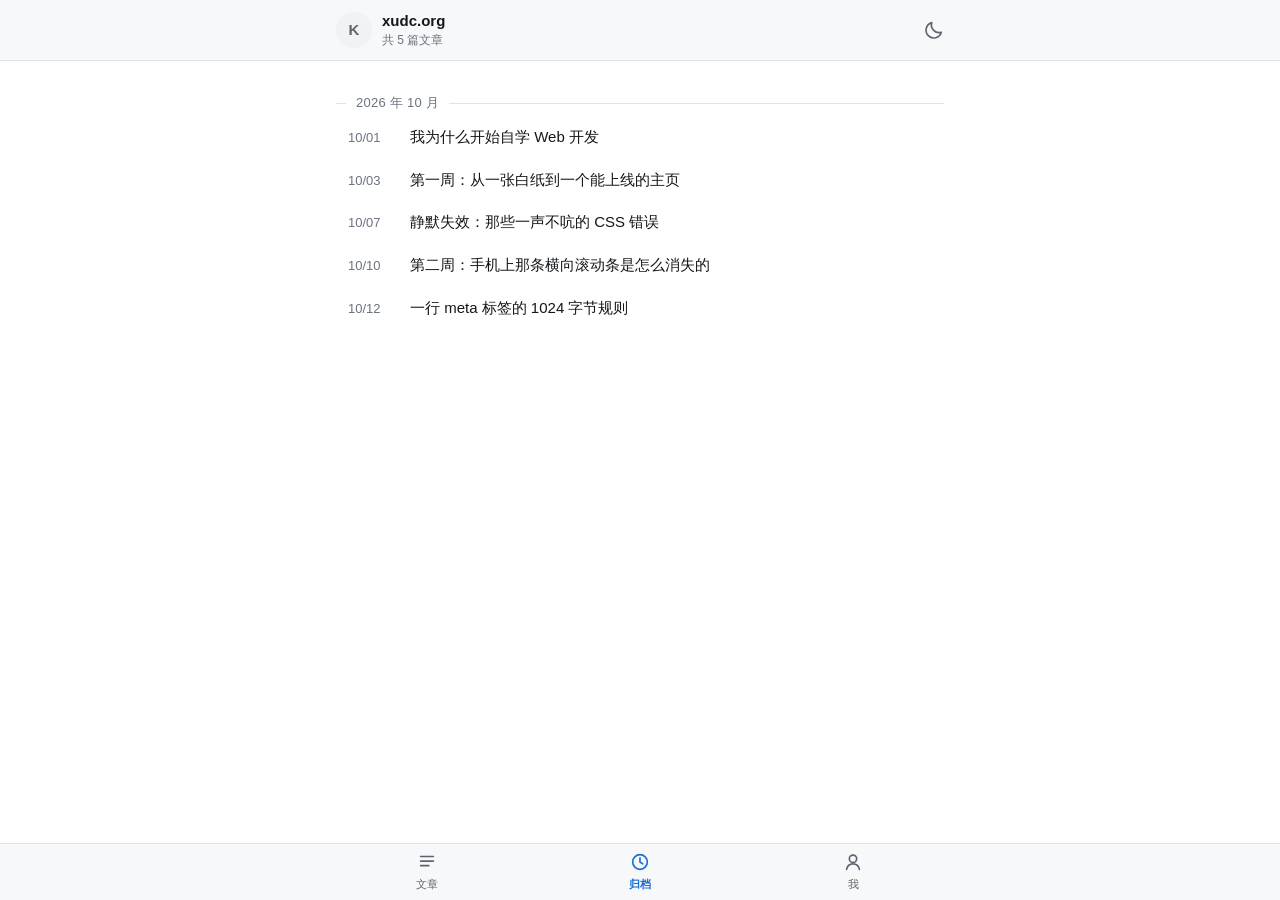
==== archive.html @ 1f45d910 "首次提交：个人博客（纯静态，无框架）" ====
<!DOCTYPE html>
<html lang="zh-CN">
<head>
<meta charset="utf-8">
<meta name="viewport" content="width=device-width, initial-scale=1, viewport-fit=cover">
<title>归档 — xudc.org</title>
<meta name="description" content="xudc.org 全部文章的按时间归档。">
<script src="js/theme.js"></script>
<link rel="stylesheet" href="css/style.css">
</head>
<body>

<header class="topbar">
  <div class="topbar-inner">
    <div class="brand">
      <span class="avatar" aria-hidden="true">K</span>
      <span class="brand-text">
        <span class="bar-a">
          <span class="site-name">xudc.org</span>
          <span class="site-meta">共 5 篇文章</span>
        </span>
      </span>
    </div>
    <button class="icon-btn" id="themeToggle" type="button" aria-label="切换到深色模式">
      <svg class="ico icon-moon" width="22" height="22" viewBox="0 0 24 24" fill="none" stroke="currentColor" stroke-width="1.8" stroke-linecap="round" stroke-linejoin="round" aria-hidden="true"><path d="M20 14.5A8.5 8.5 0 0 1 9.5 4a8.5 8.5 0 1 0 10.5 10.5z"/></svg>
      <svg class="ico icon-sun" width="22" height="22" viewBox="0 0 24 24" fill="none" stroke="currentColor" stroke-width="1.8" stroke-linecap="round" aria-hidden="true"><circle cx="12" cy="12" r="4"/><path d="M12 2v2M12 20v2M2 12h2M20 12h2M4.9 4.9l1.4 1.4M17.7 17.7l1.4 1.4M19.1 4.9l-1.4 1.4M6.3 17.7l-1.4 1.4"/></svg>
    </button>
  </div>
</header>

<main class="wrap">

  <h1 class="sr-only">xudc.org 的文章归档</h1>

  <!--
    归档和主页的列表用的是同一批文章，区别是：
      主页列表  = 标题 + 摘要 + 标签，用来「挑一篇读」
      归档      = 只有日期和标题，用来「一眼看完全部写过什么」
  -->

  <section class="month">
    <h2 class="month-title"><span>2026 年 10 月</span></h2>

    <ul class="archive-list">

      <li>
        <a class="archive-item" href="posts/why-learn-web.html">
          <span class="archive-date">10/01</span>
          <span class="archive-title">我为什么开始自学 Web 开发</span>
        </a>
      </li>

      <li>
        <a class="archive-item" href="posts/week1-first-page.html">
          <span class="archive-date">10/03</span>
          <span class="archive-title">第一周：从一张白纸到一个能上线的主页</span>
        </a>
      </li>

      <li>
        <a class="archive-item" href="posts/silent-css-failures.html">
          <span class="archive-date">10/07</span>
          <span class="archive-title">静默失效：那些一声不吭的 CSS 错误</span>
        </a>
      </li>

      <li>
        <a class="archive-item" href="posts/week2-responsive.html">
          <span class="archive-date">10/10</span>
          <span class="archive-title">第二周：手机上那条横向滚动条是怎么消失的</span>
        </a>
      </li>

      <li>
        <a class="archive-item" href="posts/meta-charset-1024.html">
          <span class="archive-date">10/12</span>
          <span class="archive-title">一行 meta 标签的 1024 字节规则</span>
        </a>
      </li>

    </ul>
  </section>

</main>

<nav class="tabbar">
  <div class="tabbar-inner">
    <a class="tab" href="index.html">
      <svg viewBox="0 0 24 24" fill="none" stroke="currentColor" stroke-width="1.8" stroke-linecap="round" aria-hidden="true"><path d="M5 6h14M5 11h14M5 16h9"/></svg>
      文章
    </a>
    <a class="tab is-active" href="archive.html">
      <svg viewBox="0 0 24 24" fill="none" stroke="currentColor" stroke-width="1.8" stroke-linecap="round" aria-hidden="true"><circle cx="12" cy="12" r="8"/><path d="M12 7.5V12l3 2"/></svg>
      归档
    </a>
    <a class="tab" href="me.html">
      <svg viewBox="0 0 24 24" fill="none" stroke="currentColor" stroke-width="1.8" stroke-linecap="round" aria-hidden="true"><circle cx="12" cy="8.5" r="4"/><path d="M5 20c.8-4 4-6 7-6s6.2 2 7 6"/></svg>
      我
    </a>
  </div>
</nav>

<script src="js/app.js"></script>
</body>
</html>
---- css/style.css ----
/* ============================================================================
   xudc.org —— 全站样式
   ----------------------------------------------------------------------------
   这个文件负责：配色变量、顶栏、底栏、文章列表、归档页、「我」页、搜索框。

   文章正文的排版在 css/post.css 里（只有文章页会加载它）。

   ⚠️ 改配色时注意：深色那组变量写了【两遍】（下面第 2 节和第 3 节），
      两处内容必须完全一致。原因见第 2 节顶部的注释。
   ============================================================================ */


/* ============================================================================
   1. 浅色配色（默认）
   ============================================================================ */
html {
  /* 告诉浏览器"这个页面在浅色模式下"，这样滚动条、表单控件也会跟着变 */
  color-scheme: light;

  --bg: #ffffff;          /* 页面底色 */
  --bg-soft: #f7f8f9;     /* 顶栏、底栏 */
  --bg-sunken: #f1f2f4;   /* 搜索框、标签、代码块的底 */
  --bg-pin: #f4f5f7;      /* 置顶文章那一行的底（全站唯一的"强调"） */

  --text: #14171a;        /* 正文主色 */
  --text-sub: #5b6470;    /* 次要文字：摘要、说明 —— 白底上 6.00:1 */
  --text-meta: #6b7280;   /* 元信息：日期、标签 —— 白底上 4.83:1 */

  --line: #ebedef;        /* 列表里那种几乎看不见的分隔线 */
  --line-strong: #dfe2e6; /* 需要看得见的分隔线（顶栏、底栏） */

  --accent: #1a6dd4;      /* 链接、当前标签页 —— 白底上 5.02:1 */
  --press: #eef0f2;       /* 手指按下去时的反馈色 */

  --col: 640px;           /* 内容列的最大宽度（电脑上居中） */
  --topbar-h: 56px;
  --tabbar-h: 56px;
}


/* ============================================================================
   2. 深色配色（跟随系统）
   ----------------------------------------------------------------------------
   条件写的是 html:not([data-theme="light"])，意思是：
   「系统是深色，而且用户没有手动把主题锁成浅色」时才生效。

   第 3 节是「用户手动点开关选了深色」时生效。

   为什么必须写两遍：CSS 没有办法"把一个变量组定义一次、被两个条件引用"。
   所以只能复制一份。改深色配色时，两处一起改 —— 这是本项目唯一的
   手工同步点，README 里也写了。
   ============================================================================ */
@media (prefers-color-scheme: dark) {
  html:not([data-theme="light"]) {
    color-scheme: dark;

    --bg: #0f1115;
    --bg-soft: #16191e;
    --bg-sunken: #1c2027;
    --bg-pin: #1b2027;

    --text: #e8eaed;
    --text-sub: #a8b0ba;
    --text-meta: #8b939e;

    --line: #23272e;
    --line-strong: #2c3138;

    --accent: #6aa9ff;
    --press: #1e232a;
  }
}


/* ============================================================================
   3. 深色配色（用户手动选择）
   ⚠️ 这一节的内容必须和第 2 节里那一组完全一样。
   ============================================================================ */
html[data-theme="dark"] {
  color-scheme: dark;

  --bg: #0f1115;
  --bg-soft: #16191e;
  --bg-sunken: #1c2027;
  --bg-pin: #1b2027;

  --text: #e8eaed;
  --text-sub: #a8b0ba;
  --text-meta: #8b939e;

  --line: #23272e;
  --line-strong: #2c3138;

  --accent: #6aa9ff;
  --press: #1e232a;
}


/* ============================================================================
   4. 基础
   ============================================================================ */
* {
  box-sizing: border-box;
}

html {
  /* 阻止 iOS 横屏时自作主张放大字号 */
  -webkit-text-size-adjust: 100%;
  /* 点页内锚点跳转时，别让标题被吸顶的顶栏盖住 */
  scroll-padding-top: calc(var(--topbar-h) + 12px);
}

body {
  margin: 0;
  /* 手机端优先的中文字体栈：从上往下找第一个系统里装了的 */
  font-family: -apple-system, BlinkMacSystemFont, "Segoe UI", "PingFang SC",
               "Hiragino Sans GB", "Microsoft YaHei", "Noto Sans CJK SC",
               sans-serif;
  font-size: 16px;
  line-height: 1.6;
  color: var(--text);
  background: var(--bg);
  /* 底栏是固定定位的，会盖住页面最后一段。这里给它留出位置。 */
  padding-bottom: calc(var(--tabbar-h) + env(safe-area-inset-bottom, 0px) + 8px);
  /* 关掉手机点击时那层灰蓝色高亮块 —— 我们自己用 :active 做反馈 */
  -webkit-tap-highlight-color: transparent;
}

a {
  color: inherit;
  text-decoration: none;
}

img {
  max-width: 100%;
  height: auto;
}

button {
  font: inherit;
  color: inherit;
}

/* 键盘 Tab 走到时才显示焦点框（鼠标点击不显示，视觉更干净） */
:focus-visible {
  outline: 2px solid var(--accent);
  outline-offset: 2px;
  border-radius: 4px;
}

/* 行内代码。
   放在这里而不是 post.css，是因为它在文章正文之外也会出现
   （比如「我」页的每一条内容里）。 */
code {
  font-family: ui-monospace, SFMono-Regular, Menlo, Consolas,
               "Liberation Mono", monospace;
  font-size: 0.9em;
  padding: 2px 5px;
  border-radius: 5px;
  background: var(--bg-sunken);
}

/* 只给读屏软件看的文字：视觉上不存在，但 HTML 里在 */
.sr-only {
  position: absolute;
  width: 1px;
  height: 1px;
  padding: 0;
  margin: -1px;
  overflow: hidden;
  clip: rect(0, 0, 0, 0);
  white-space: nowrap;
  border: 0;
}


/* ============================================================================
   5. 内容列
   ----------------------------------------------------------------------------
   max-width + margin: 0 auto 就是"电脑上居中的一列"。
   手机上没有 640px 那么宽，它会自动缩到 100%，不会横向滚动。
   ============================================================================ */
.wrap {
  max-width: var(--col);
  margin: 0 auto;
  padding: 0 16px;
}


/* ============================================================================
   6. 顶栏（吸顶）
   ----------------------------------------------------------------------------
   sticky 的意思是"滚动时粘在顶部"，但它仍然占着文档流里的位置。
   所以页面内容不需要额外的 padding 去躲它 —— 这是它比 position: fixed
   省事的地方。
   ============================================================================ */
.topbar {
  position: sticky;
  top: 0;
  z-index: 20;
  background: var(--bg-soft);
  border-bottom: 1px solid var(--line-strong);
  /* 刘海屏：把内容压到安全区下面 */
  padding-top: env(safe-area-inset-top, 0px);
}

.topbar-inner {
  max-width: var(--col);
  margin: 0 auto;
  padding: 8px 12px 8px 16px;
  min-height: var(--topbar-h);
  display: flex;
  align-items: center;
  gap: 12px;
}

.brand {
  flex: 1;
  min-width: 0;
  display: flex;
  align-items: center;
  gap: 10px;
}

/* 头像：没有图片时显示名字首字，有图片时被 css 里的 background-image 盖住 */
.avatar {
  flex: none;
  width: 36px;
  height: 36px;
  border-radius: 50%;
  display: grid;
  place-items: center;
  background-color: var(--bg-sunken);
  background-size: cover;
  background-position: center;
  background-repeat: no-repeat;
  color: var(--text-sub);
  font-size: 15px;
  font-weight: 600;
  user-select: none;
}

.brand-text {
  position: relative;
  display: block;
  flex: 1;
  min-width: 0;
}

/* 顶栏的两套内容叠在同一个位置，靠透明度互换 —— 高度不变，所以不会跳动 */
.bar-a,
.bar-b {
  display: block;
  transition: opacity 0.2s ease;
}

.bar-b {
  position: absolute;
  inset: 0;
  opacity: 0;
  pointer-events: none;
}

.topbar.is-alt .bar-a {
  opacity: 0;
}

.topbar.is-alt .bar-b {
  opacity: 1;
}

.site-name {
  display: block;
  font-size: 15px;
  font-weight: 600;
  line-height: 1.35;
  white-space: nowrap;
  overflow: hidden;
  text-overflow: ellipsis;
}

.site-meta {
  display: block;
  font-size: 12px;
  line-height: 1.4;
  color: var(--text-meta);
  white-space: nowrap;
  overflow: hidden;
  text-overflow: ellipsis;
}

/* 文章页顶栏左边的返回入口 */
.back {
  flex: 1;
  min-width: 0;
  display: flex;
  align-items: center;
  gap: 6px;
  font-size: 15px;
  font-weight: 500;
  color: var(--accent);
}

/* 图标按钮（深色开关）。44px 是手机上"一定点得中"的最小尺寸。 */
.icon-btn {
  flex: none;
  width: 44px;
  height: 44px;
  display: grid;
  place-items: center;
  margin-right: -8px;
  background: none;
  border: 0;
  border-radius: 50%;
  cursor: pointer;
  color: var(--text-sub);
}

.icon-btn:active {
  background: var(--press);
}

/* 两个图标叠着放，靠主题状态显示其中一个 */
.icon-btn .ico {
  grid-area: 1 / 1;
  transition: opacity 0.2s ease, transform 0.2s ease;
}

/* 默认（浅色）：显示月亮，意思是"点一下切到深色" */
.icon-sun { opacity: 0; transform: scale(0.6) rotate(-40deg); }
.icon-moon { opacity: 1; }

@media (prefers-color-scheme: dark) {
  html:not([data-theme="light"]) .icon-sun { opacity: 1; transform: none; }
  html:not([data-theme="light"]) .icon-moon { opacity: 0; transform: scale(0.6) rotate(40deg); }
}

html[data-theme="dark"] .icon-sun { opacity: 1; transform: none; }
html[data-theme="dark"] .icon-moon { opacity: 0; transform: scale(0.6) rotate(40deg); }


/* ============================================================================
   7. 搜索框
   ============================================================================ */
.search {
  display: flex;
  align-items: center;
  gap: 8px;
  height: 40px;
  margin: 12px 0 4px;
  padding: 0 12px;
  border-radius: 10px;
  background: var(--bg-sunken);
  color: var(--text-meta);
}

.search input {
  flex: 1;
  min-width: 0;
  border: 0;
  outline: 0;
  background: transparent;
  font: inherit;
  /* 必须 ≥16px，否则 iOS 一聚焦就会把整个页面放大 */
  font-size: 16px;
  color: var(--text);
}

.search input::placeholder {
  color: var(--text-meta);
}

.list-empty {
  padding: 48px 16px;
  text-align: center;
  font-size: 14px;
  color: var(--text-sub);
}

.list-empty[hidden] {
  display: none;
}


/* ============================================================================
   8. 月份标题
   ----------------------------------------------------------------------------
   它同时干两件事：
     ① 把列表按月份分段
     ② 承担"日期"这个信息的展示 —— 所以每一篇文章里不用再写日期
   左右两条细线是从你的草图（------- 2026年10月 -------）来的。
   ============================================================================ */
.month-title {
  display: flex;
  align-items: center;
  gap: 10px;
  margin: 32px 0 2px;
  font-size: 13px;
  font-weight: 500;
  letter-spacing: 0.02em;
  color: var(--text-meta);
}

.month-title::before {
  content: "";
  flex: none;
  width: 10px;
  height: 1px;
  background: var(--line-strong);
}

.month-title::after {
  content: "";
  flex: 1;
  height: 1px;
  background: var(--line-strong);
}

.month[hidden] {
  display: none;
}


/* ============================================================================
   9. 文章列表
   ============================================================================ */
.post-list {
  list-style: none;
  margin: 0;
  padding: 0;
}

/* 同月内每篇文章之间一条极浅的线。
   月与月之间不画线 —— 月份标题本身就是分隔，画了反而乱。 */
.post + .post {
  border-top: 1px solid var(--line);
}

.post-link {
  display: block;
  padding: 16px 12px;
  border-radius: 12px;
}

.post-link:active {
  background: var(--press);
}

/* 置顶：唯一的"强调"，浅浅一层灰底，没有任何图标 */
.post.is-pinned {
  border-top-color: transparent;
  background: var(--bg-pin);
  border-radius: 12px;
  margin-top: 6px;
}

/* 置顶那一行的下一条，别贴着卡片底边画线 */
.post.is-pinned + .post {
  border-top-color: transparent;
}

.post-title {
  margin: 0;
  font-size: 17px;
  font-weight: 600;
  line-height: 1.45;
  /* 标题最多两行，第三行开始变省略号 */
  display: -webkit-box;
  -webkit-box-orient: vertical;
  -webkit-line-clamp: 2;
  line-clamp: 2;
  overflow: hidden;
}

.post-summary {
  margin: 6px 0 0;
  font-size: 14px;
  line-height: 1.6;
  color: var(--text-sub);
  /* 摘要固定两行 */
  display: -webkit-box;
  -webkit-box-orient: vertical;
  -webkit-line-clamp: 2;
  line-clamp: 2;
  overflow: hidden;
}

.post-tags {
  margin: 8px 0 0;
  display: flex;
  flex-wrap: wrap;
  gap: 6px;
}

.tag {
  display: inline-block;
  padding: 2px 8px;
  border-radius: 6px;
  background: var(--bg-sunken);
  color: var(--text-meta);
  font-size: 12px;
  line-height: 1.6;
  white-space: nowrap;
}


/* ============================================================================
   10. 归档页
   ----------------------------------------------------------------------------
   和主页列表用的是同一份内容，但只留标题 —— 目的是一屏能扫完全部文章。
   ============================================================================ */
.archive-list {
  list-style: none;
  margin: 0;
  padding: 0;
}

.archive-item {
  display: flex;
  align-items: baseline;
  gap: 10px;
  padding: 10px 12px;
  border-radius: 8px;
}

.archive-item:active {
  background: var(--press);
}

.archive-date {
  flex: none;
  width: 52px;
  font-size: 13px;
  color: var(--text-meta);
  font-variant-numeric: tabular-nums;
}

.archive-title {
  flex: 1;
  min-width: 0;
  font-size: 15px;
  line-height: 1.5;
}


/* ============================================================================
   11.「我」页
   ============================================================================ */
.hero {
  padding: 32px 4px 28px;
  text-align: center;
}

.hero-avatar {
  width: 84px;
  height: 84px;
  margin: 0 auto 14px;
  border-radius: 50%;
  display: grid;
  place-items: center;
  background-color: var(--bg-sunken);
  background-size: cover;
  background-position: center;
  color: var(--text-sub);
  font-size: 32px;
  font-weight: 600;
  user-select: none;
}

.hero-name {
  margin: 0;
  font-size: 20px;
  font-weight: 700;
}

.hero-bio {
  max-width: 30em;
  margin: 12px auto 0;
  font-size: 15px;
  line-height: 1.75;
  color: var(--text-sub);
}

.hero-bio p {
  margin: 0 0 8px;
}

.hero-bio p:last-child {
  margin-bottom: 0;
}

.hero-links {
  margin: 16px 0 0;
  display: flex;
  flex-wrap: wrap;
  justify-content: center;
  gap: 8px 18px;
  font-size: 14px;
}

.hero-links a {
  color: var(--accent);
}

.feed {
  list-style: none;
  margin: 0;
  padding: 0;
}

.feed-item {
  padding: 16px 12px;
  border-top: 1px solid var(--line);
}

.feed-date {
  display: block;
  font-size: 12px;
  color: var(--text-meta);
}

.feed-text {
  margin: 4px 0 0;
  font-size: 15px;
  line-height: 1.7;
}


/* ============================================================================
   12. 底栏（固定）
   ============================================================================ */
.tabbar {
  position: fixed;
  left: 0;
  right: 0;
  bottom: 0;
  z-index: 20;
  background: var(--bg-soft);
  border-top: 1px solid var(--line-strong);
  /* 全面屏底部那条横条：把按钮抬到它上面去 */
  padding-bottom: env(safe-area-inset-bottom, 0px);
}

.tabbar-inner {
  max-width: var(--col);
  margin: 0 auto;
  display: flex;
}

.tab {
  flex: 1;
  min-height: var(--tabbar-h);
  display: flex;
  flex-direction: column;
  align-items: center;
  justify-content: center;
  gap: 3px;
  font-size: 11px;
  color: var(--text-sub);
}

.tab:active {
  background: var(--press);
}

.tab.is-active {
  color: var(--accent);
  font-weight: 600;
}

.tab svg {
  width: 22px;
  height: 22px;
}


/* ============================================================================
   13. 尊重系统「减弱动态效果」的设置
   ============================================================================ */
@media (prefers-reduced-motion: reduce) {
  .bar-a,
  .bar-b,
  .icon-btn .ico {
    transition: none;
  }
}
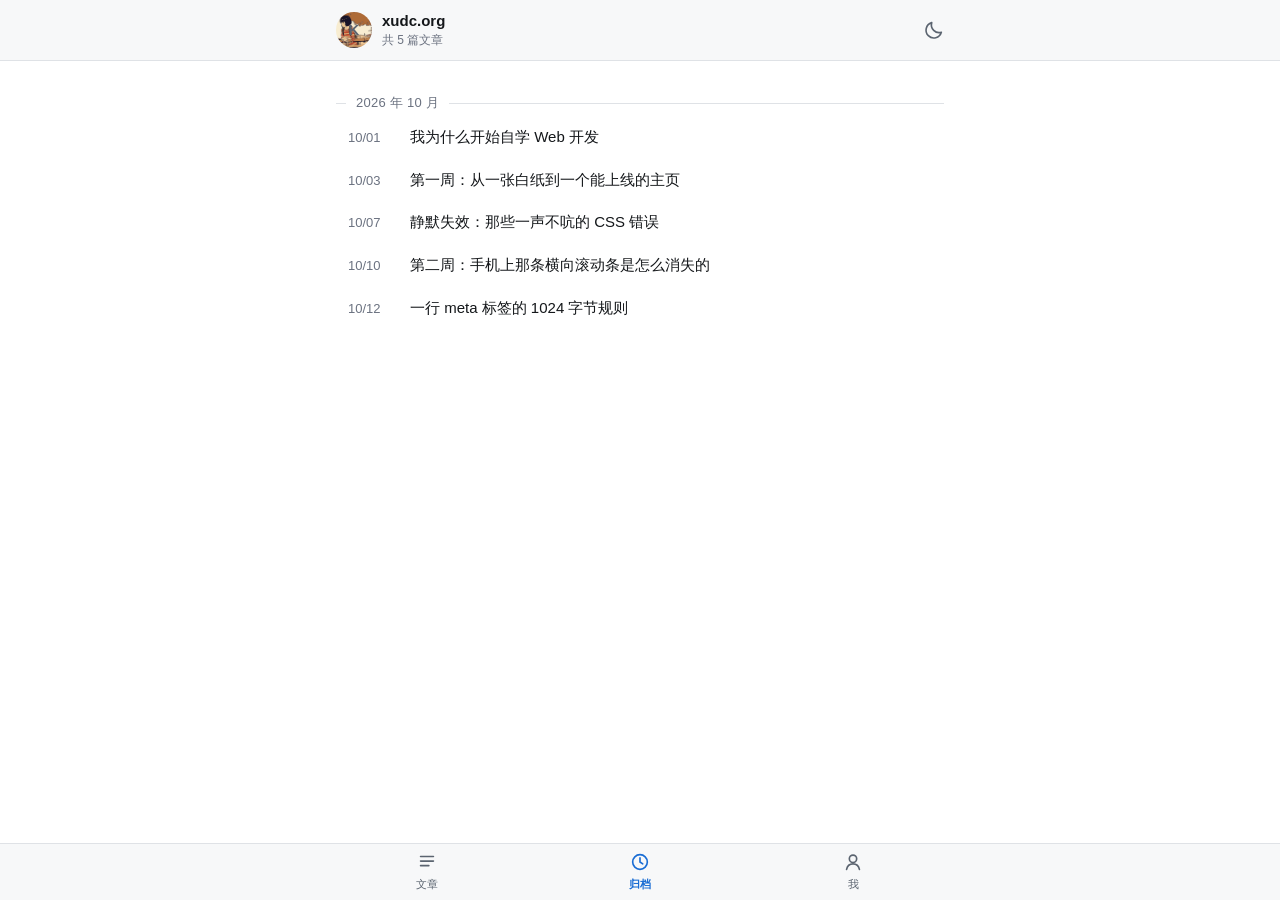
==== commit 81dd667d: "更改头像" ====
--- a/archive.html
+++ b/archive.html
@@ -13,7 +13,7 @@
 <header class="topbar">
   <div class="topbar-inner">
     <div class="brand">
-      <span class="avatar" aria-hidden="true">K</span>
+      <span class="avatar" style="background-image: url('img/touxiang.jpg')" aria-hidden="true">K</span>
       <span class="brand-text">
         <span class="bar-a">
           <span class="site-name">xudc.org</span>
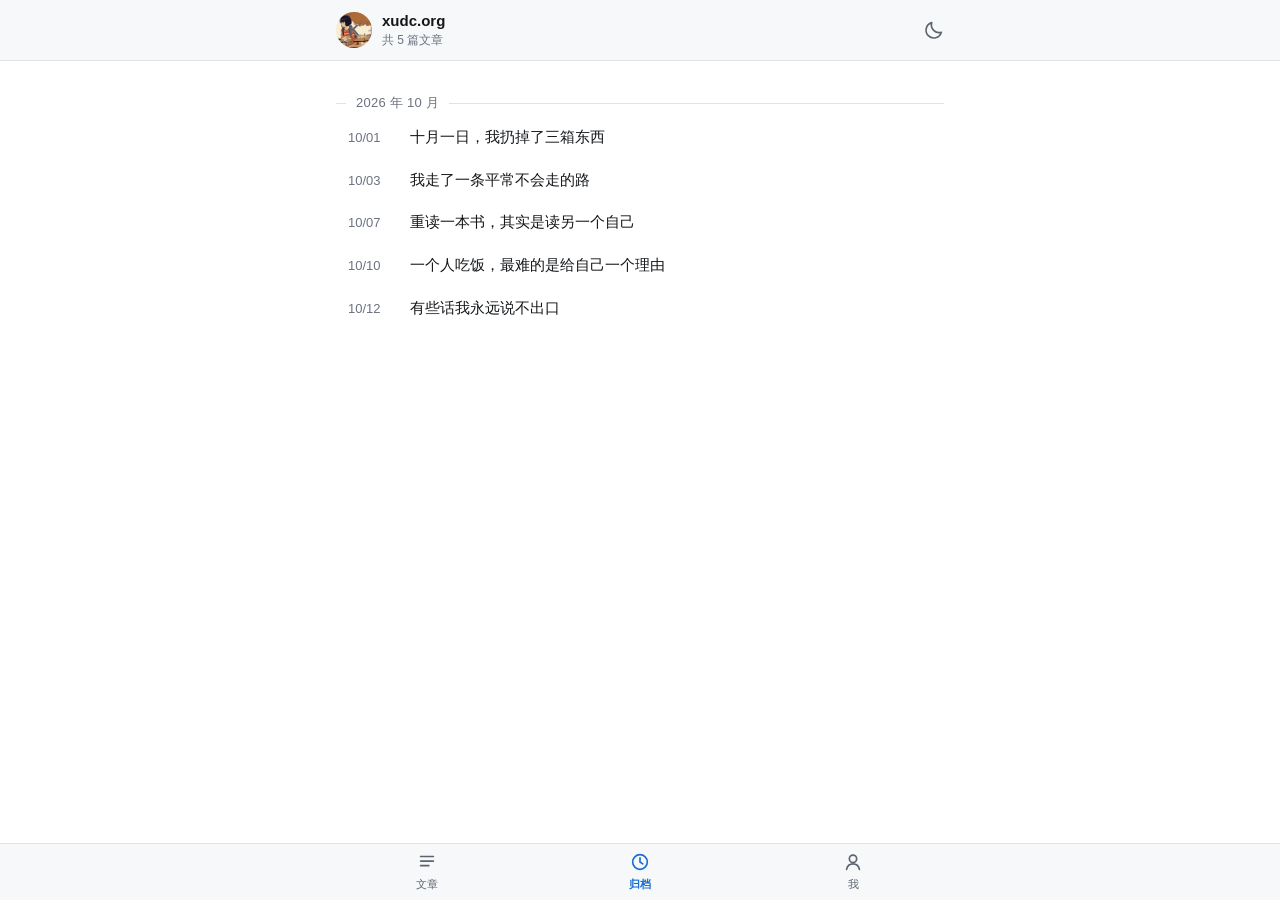
==== commit 8e02b005: "换掉占位文章：「我」页动态一并换成日常向" ====
--- a/archive.html
+++ b/archive.html
@@ -7,6 +7,18 @@
 <meta name="description" content="xudc.org 全部文章的按时间归档。">
 <script src="js/theme.js"></script>
 <link rel="stylesheet" href="css/style.css">
+
+<!-- 让 iOS 把这个站当成一个 App（而不是一个网址）装到主屏幕上。
+     scope 写在 manifest 里 —— 它决定「哪些页面算这个 App 的地盘」，
+     地盘内的跳转才不会掉回 Safari。详见 README「装到手机主屏幕上」。 -->
+<link rel="manifest" href="manifest.webmanifest">
+<link rel="apple-touch-icon" href="img/touxiang-180.png">
+<meta name="apple-mobile-web-app-capable" content="yes">
+<meta name="apple-mobile-web-app-title" content="xudc">
+<meta name="mobile-web-app-capable" content="yes">
+<!-- 独立窗口顶部那条状态栏的颜色：浅色/深色各一个，别再写两遍深色变量了 -->
+<meta name="theme-color" content="#ffffff" media="(prefers-color-scheme: light)">
+<meta name="theme-color" content="#0f1115" media="(prefers-color-scheme: dark)">
 </head>
 <body>
 
@@ -44,37 +56,37 @@
     <ul class="archive-list">
 
       <li>
-        <a class="archive-item" href="posts/why-learn-web.html">
+        <a class="archive-item" href="posts/tidy-the-drawer.html">
           <span class="archive-date">10/01</span>
-          <span class="archive-title">我为什么开始自学 Web 开发</span>
+          <span class="archive-title">十月一日，我扔掉了三箱东西</span>
         </a>
       </li>
 
       <li>
-        <a class="archive-item" href="posts/week1-first-page.html">
+        <a class="archive-item" href="posts/an-autumn-walk.html">
           <span class="archive-date">10/03</span>
-          <span class="archive-title">第一周：从一张白纸到一个能上线的主页</span>
+          <span class="archive-title">我走了一条平常不会走的路</span>
         </a>
       </li>
 
       <li>
-        <a class="archive-item" href="posts/silent-css-failures.html">
+        <a class="archive-item" href="posts/rereading-an-old-book.html">
           <span class="archive-date">10/07</span>
-          <span class="archive-title">静默失效：那些一声不吭的 CSS 错误</span>
+          <span class="archive-title">重读一本书，其实是读另一个自己</span>
         </a>
       </li>
 
       <li>
-        <a class="archive-item" href="posts/week2-responsive.html">
+        <a class="archive-item" href="posts/cooking-for-one.html">
           <span class="archive-date">10/10</span>
-          <span class="archive-title">第二周：手机上那条横向滚动条是怎么消失的</span>
+          <span class="archive-title">一个人吃饭，最难的是给自己一个理由</span>
         </a>
       </li>
 
       <li>
-        <a class="archive-item" href="posts/meta-charset-1024.html">
+        <a class="archive-item" href="posts/things-i-cant-say.html">
           <span class="archive-date">10/12</span>
-          <span class="archive-title">一行 meta 标签的 1024 字节规则</span>
+          <span class="archive-title">有些话我永远说不出口</span>
         </a>
       </li>
 
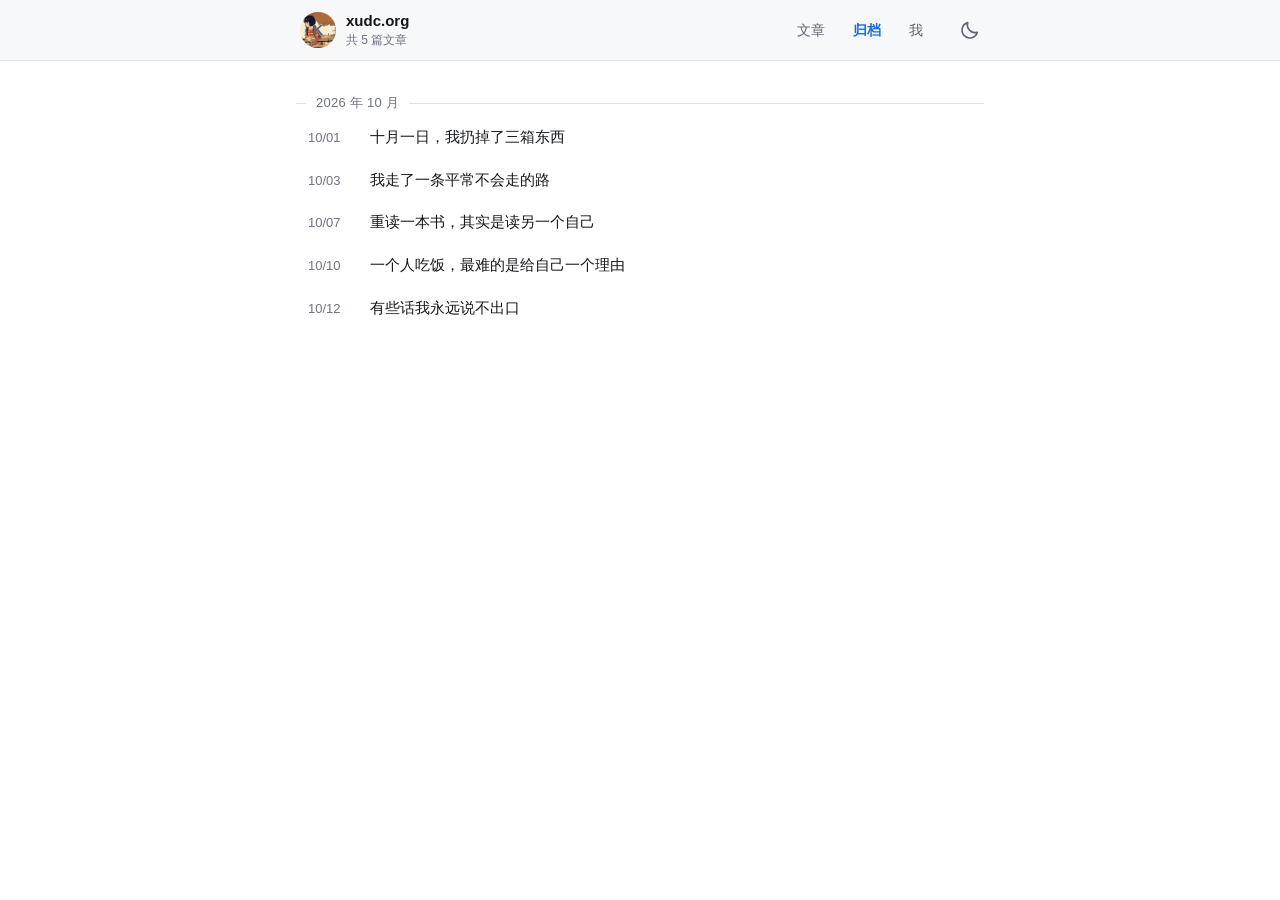
==== commit 4eb45924: "桌面端：导航移到顶栏，底栏仅在手机显示" ====
--- a/archive.html
+++ b/archive.html
@@ -33,6 +33,15 @@
         </span>
       </span>
     </div>
+
+    <!-- 桌面端导航：手机上 display: none，只在 ≥768px 时出现（见 style.css 第 14、15 节）。
+         当前页在链接上加 .is-active，和底栏那三个保持一致。 -->
+    <nav class="nav-desktop" aria-label="站点导航">
+      <a href="index.html">文章</a>
+      <a href="archive.html" class="is-active">归档</a>
+      <a href="me.html">我</a>
+    </nav>
+
     <button class="icon-btn" id="themeToggle" type="button" aria-label="切换到深色模式">
       <svg class="ico icon-moon" width="22" height="22" viewBox="0 0 24 24" fill="none" stroke="currentColor" stroke-width="1.8" stroke-linecap="round" stroke-linejoin="round" aria-hidden="true"><path d="M20 14.5A8.5 8.5 0 0 1 9.5 4a8.5 8.5 0 1 0 10.5 10.5z"/></svg>
       <svg class="ico icon-sun" width="22" height="22" viewBox="0 0 24 24" fill="none" stroke="currentColor" stroke-width="1.8" stroke-linecap="round" aria-hidden="true"><circle cx="12" cy="12" r="4"/><path d="M12 2v2M12 20v2M2 12h2M20 12h2M4.9 4.9l1.4 1.4M17.7 17.7l1.4 1.4M19.1 4.9l-1.4 1.4M6.3 17.7l-1.4 1.4"/></svg>
--- a/css/style.css
+++ b/css/style.css
@@ -684,3 +684,98 @@
     transition: none;
   }
 }
+
+
+/* ============================================================================
+   14. 顶栏里的桌面导航
+   ----------------------------------------------------------------------------
+   HTML 里 .nav-desktop 写在主题开关按钮【之前】，所有页面都有这一段。
+
+   默认（手机）它是 display: none —— 手机上导航靠底部那条 .tabbar，
+   顶栏里再塞一行链接会把站名挤成两行。所以这里先藏起来，
+   等屏幕够宽了（下一节）再让它出现。
+
+   为什么不复用 .tabbar：底栏那三个链接是"图标在上、文字在下"的竖排结构，
+   塞进顶栏要写一堆反向覆盖，容易出细节问题。新加一个干净的 <nav> 更省事。
+   ============================================================================ */
+.nav-desktop {
+  display: none;
+}
+
+
+/* ============================================================================
+   15. 桌面端（min-width: 768px）
+   ----------------------------------------------------------------------------
+   ⚠️ 这一节只写"屏幕够宽时才生效"的覆盖，用 min-width 而不是 max-width。
+
+   原因：手机样式全在上面那些默认规则里，一条都没动。手机屏幕是 375～430px，
+   永远进不来这个媒体查询 —— 所以这里的任何改动都不可能在手机上生效。
+   如果反过来用 max-width 写，就得把现有的手机样式搬进去，搬漏一条就出事。
+
+   改了什么（4 件事）：
+     ① 底栏导航隐藏 —— 桌面上一整条固定底栏很怪，而且会挡住长文章
+     ② 导航改到顶栏（.nav-desktop 从 display: none 变成 flex）
+     ③ 内容列从 640px 放到 720px
+     ④ 正文从 34em 放到 38em（约 38 个汉字一行，仍在舒适范围内）
+   ============================================================================ */
+@media (min-width: 768px) {
+
+  /* ① 底栏消失，body 也就不需要给它留出那 64px 了 */
+  .tabbar {
+    display: none;
+  }
+
+  body {
+    padding-bottom: 40px;
+  }
+
+  /* ② 顶栏导航出现。margin-left: auto 把它和主题开关一起推到右边 ——
+        .brand 上的 flex: 1 负责占住左边剩下的空间。 */
+  .nav-desktop {
+    display: flex;
+    align-items: center;
+    gap: 2px;
+    margin-left: auto;
+  }
+
+  .nav-desktop a {
+    padding: 7px 13px;
+    border-radius: 8px;
+    font-size: 14px;
+    color: var(--text-sub);
+    white-space: nowrap;
+  }
+
+  /* 鼠标悬停才有反馈色。手机上不需要，所以这段只在桌面端出现 */
+  .nav-desktop a:hover {
+    background: var(--bg-sunken);
+    color: var(--text);
+  }
+
+  /* 当前所在的那一页，和底栏的 .is-active 用同一个强调色 */
+  .nav-desktop a.is-active {
+    color: var(--accent);
+    font-weight: 600;
+  }
+
+  /* ③ 内容列宽一点。手机那条 640px 只对窄屏有意义。
+        只覆盖到顶栏内层和内容列 —— 不动 .post-footer 的 34em，
+        免得正文页的页脚比正文宽出一截。 */
+  .wrap,
+  .topbar-inner {
+    max-width: 720px;
+  }
+
+  /* ④ 正文窄一点。34em 在电脑上有点局促，38em 大约一行 38 个汉字，
+        还在中文正文"不累"的范围内。 */
+  .prose {
+    max-width: 38em;
+  }
+
+  /* 顶栏内层左右各留一点，因为这一行现在装的东西多了 */
+  .topbar-inner {
+    padding-left: 20px;
+    padding-right: 16px;
+  }
+}
+
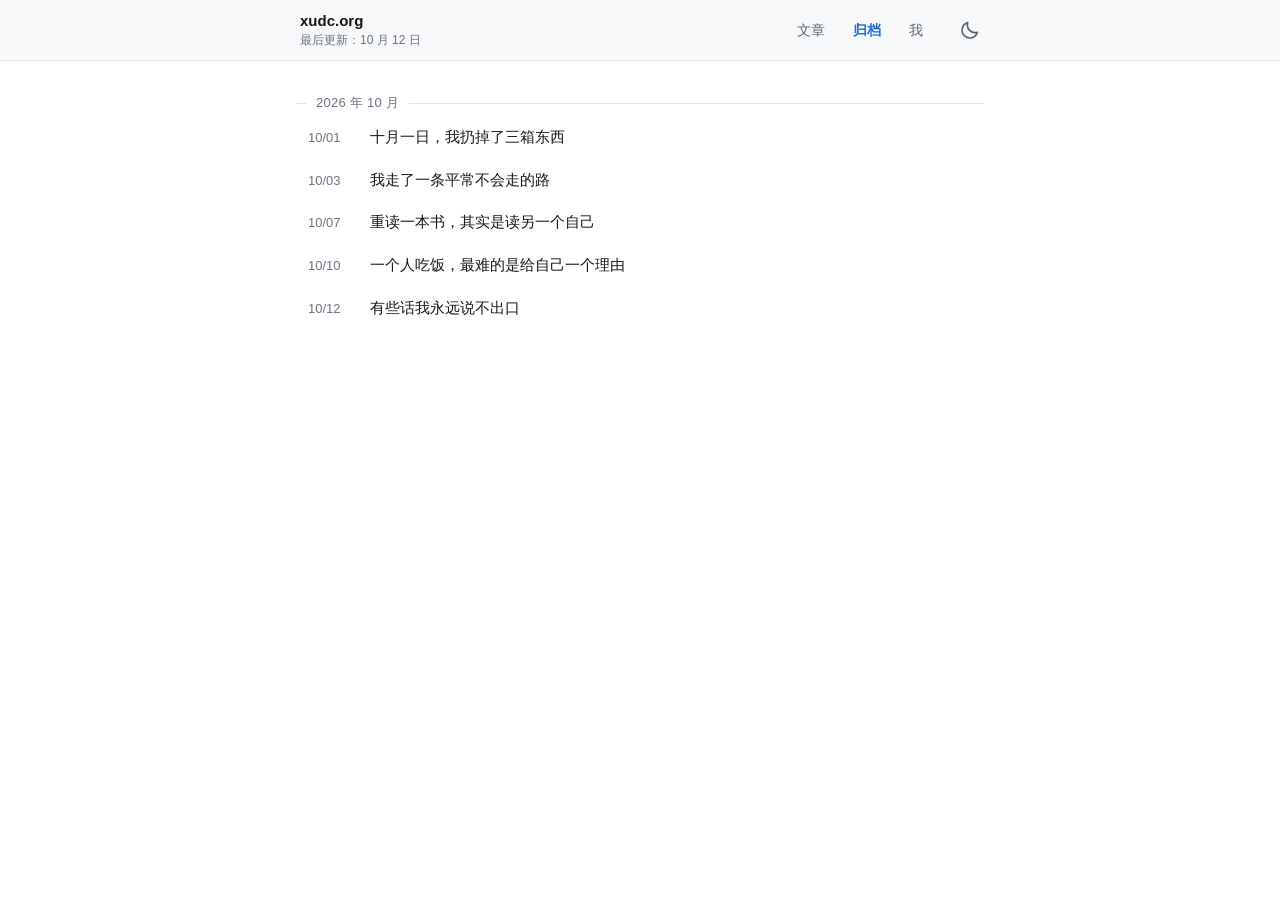
==== commit 5b5b435e: "首页加定位卡、标签可点筛选、置顶角标、动态配图 顶栏改成只放站名和「最后更新」，头像移到首页定位卡和「我」页的自我介绍里。  新增：定位卡（手机竖排/桌面横排）、标签点击筛选（与搜索叠加，无 JS 时" ====
--- a/archive.html
+++ b/archive.html
@@ -25,11 +25,10 @@
 <header class="topbar">
   <div class="topbar-inner">
     <div class="brand">
-      <span class="avatar" style="background-image: url('img/touxiang.jpg')" aria-hidden="true">K</span>
       <span class="brand-text">
         <span class="bar-a">
           <span class="site-name">xudc.org</span>
-          <span class="site-meta">共 5 篇文章</span>
+          <span class="site-meta" id="statusLatest">最后更新：10 月 12 日</span>
         </span>
       </span>
     </div>
--- a/css/style.css
+++ b/css/style.css
@@ -136,9 +136,22 @@
   height: auto;
 }
 
+/* 有些 <span> 会被 js/app.js 就地换成 <button>，换成按钮之后必须长得和
+   原来一模一样。所以这里把浏览器的默认外观全部清掉 ——
+   button 天生自带边框和灰底，不清掉标签会突然变成一排小方块。
+
+   光写 `button { font: inherit; color: inherit }` 是不够的：
+   那样按钮的圆角不会跟着 .tag 走，在 Safari 上是方的。 */
 button {
   font: inherit;
   color: inherit;
+  -webkit-appearance: none;
+  appearance: none;
+  background: none;
+  border: 0;
+  padding: 0;
+  margin: 0;
+  border-radius: inherit;
 }
 
 /* 键盘 Tab 走到时才显示焦点框（鼠标点击不显示，视觉更干净） */
@@ -222,23 +235,10 @@
   gap: 10px;
 }
 
-/* 头像：没有图片时显示名字首字，有图片时被 css 里的 background-image 盖住 */
-.avatar {
-  flex: none;
-  width: 36px;
-  height: 36px;
-  border-radius: 50%;
-  display: grid;
-  place-items: center;
-  background-color: var(--bg-sunken);
-  background-size: cover;
-  background-position: center;
-  background-repeat: no-repeat;
-  color: var(--text-sub);
-  font-size: 15px;
-  font-weight: 600;
-  user-select: none;
-}
+/* 顶栏左边只放站名和状态文字，没有头像。
+   头像只出现在首页的定位卡（.intro-avatar）和「我」页的自我介绍（.hero-avatar）里 ——
+   所以这三者各自写自己的尺寸，"顶栏用的头像"这个样式已经删掉了。
+   如果以后想给顶栏加回头像，别直接复用 .intro-avatar（它的 44px 是配卡片的）。 */
 
 .brand-text {
   position: relative;
@@ -717,6 +717,9 @@
      ② 导航改到顶栏（.nav-desktop 从 display: none 变成 flex）
      ③ 内容列从 640px 放到 720px
      ④ 正文从 34em 放到 38em（约 38 个汉字一行，仍在舒适范围内）
+
+   ⚠️ 这一节是【全站唯一】加载 css/post.css 的地方 —— 也就是文章正文。
+      因为只有文章页才会同时引这两个文件。移动这一行，正文的桌面宽度就没了。
    ============================================================================ */
 @media (min-width: 768px) {
 
@@ -779,3 +782,239 @@
   }
 }
 
+
+/* ============================================================================
+   16. 定位卡（首页最上面那一块）
+   ----------------------------------------------------------------------------
+   解决的问题：首页原来一打开就是搜索框加列表，像一份没有署名的公文。
+   加一张卡说明「这是谁的地方」，第一屏才有主。
+
+   这一段【默认就是桌面端的横排布局】，手机在文件末尾第 19 节里覆盖成竖排。
+
+   注意这是本项目唯一一处故意反过来写的地方（第 15 节是"手机优先 + min-width"，
+   这里是"桌面默认 + max-width"）。理由是这张卡在手机上才是少数派形态，
+   把这段默认样式写进 min-width 反而更长。第 19 节里只有定位卡这一个元素，
+   没有任何原本就存在的手机样式被搬过去，所以第 15 节那段警告在这里不适用。
+   ============================================================================ */
+.intro {
+  display: flex;
+  align-items: center;
+  gap: 16px;
+  margin: 20px 0 4px;
+  padding: 18px 20px;
+  border: 1px solid var(--line);
+  border-radius: 14px;
+  background: var(--bg-soft);
+}
+
+.intro-avatar {
+  flex: none;
+  width: 44px;
+  height: 44px;
+  border-radius: 50%;
+  display: grid;
+  place-items: center;
+  background-color: var(--bg-sunken);
+  background-size: cover;
+  background-position: center;
+  background-repeat: no-repeat;
+  color: var(--text-sub);
+  font-size: 18px;
+  font-weight: 600;
+  user-select: none;
+}
+
+.intro-text {
+  min-width: 0;
+}
+
+.intro-name {
+  margin: 0;
+  font-size: 15px;
+  font-weight: 600;
+  line-height: 1.4;
+}
+
+.intro-bio {
+  margin: 3px 0 0;
+  font-size: 14px;
+  line-height: 1.6;
+  color: var(--text-sub);
+}
+
+.intro-links {
+  margin: 8px 0 0;
+  display: flex;
+  flex-wrap: wrap;
+  gap: 6px 16px;
+  font-size: 13px;
+}
+
+.intro-links a {
+  color: var(--accent);
+}
+
+
+/* ============================================================================
+   17. 标签筛选
+   ----------------------------------------------------------------------------
+   原来标签只是装饰。现在点一下就筛出同标签的文章，再点一下取消。
+
+   标签的「可点状态」在 HTML 里【一点都不写】：
+     - 没有 JavaScript 时，它是普通的 <span>，看上去就是一枚标签，不会骗人去点
+     - 有 JavaScript 时，js/app.js 把它换成 <button> 并加上 .is-tag-btn
+   所以样式挂在 .is-tag-btn 上，而不是挂在 .tag 上。这样同一份 HTML
+   在两种情况下都不会出现「看着能点、点了没反应」。
+   ============================================================================ */
+
+/* 可点的标签。尺寸、圆角、颜色必须和 .tag 完全一致 ——
+   否则在 JS 跑起来的那一瞬间，页面上的标签会集体变一下形状。 */
+.is-tag-btn {
+  cursor: pointer;
+  font: inherit;
+  font-size: 12px;
+  line-height: 1.6;
+  padding: 2px 8px;
+  border: 0;
+  border-radius: 6px;
+  background: var(--bg-sunken);
+  color: var(--text-meta);
+  white-space: nowrap;
+}
+
+.is-tag-btn:hover {
+  color: var(--text);
+}
+
+/* 选中状态：换成强调色的浅底。
+   注意这是"加一层背景"，没有动字号和边框，所以切换时标签不会跳。 */
+.is-tag-btn.is-on {
+  background: var(--press);
+  color: var(--accent);
+  font-weight: 600;
+}
+
+/* 筛选状态行。和 .search 用同一套间距，所以两者之间的空隙是均匀的。 */
+.filter-bar {
+  display: flex;
+  align-items: center;
+  justify-content: space-between;
+  gap: 12px;
+  margin: 4px 0 2px;
+  padding: 0 12px;
+  font-size: 13px;
+  color: var(--text-sub);
+}
+
+.filter-bar[hidden] {
+  display: none;
+}
+
+.filter-bar strong {
+  color: var(--accent);
+  font-weight: 600;
+}
+
+.filter-clear {
+  flex: none;
+  cursor: pointer;
+  font-size: 13px;
+  padding: 4px 8px;
+  border-radius: 6px;
+  color: var(--accent);
+}
+
+.filter-clear:hover {
+  background: var(--bg-sunken);
+}
+
+
+/* ============================================================================
+   18.「我」页动态里的图片
+   ----------------------------------------------------------------------------
+   HTML 结构是一层 <figure>，里面若干张 <img>：
+
+     <figure class="feed-figure">
+       <img src="..." width="1200" height="900" alt="..." loading="lazy">
+       <figcaption>图说</figcaption>
+     </figure>
+
+   width / height 属性是【必须写】的，而且要认真填真实尺寸。
+   浏览器在图片还没下载完的时候，就能靠它俩按比例把位置占好；
+   不写的话图片一到，下面所有内容一起往下跳。
+
+   排版规则（全靠 grid 的 auto-fit，不用为 1 张、2 张、3 张分别写样式）：
+     一张图 → 铺满整行
+     两张图 → 并排两列
+     三张以上 → 自动折行，统一裁成正方形（取中间那块）
+
+   这个 .feed-figure 横跨整个内容列，比正文段落宽，视觉上是一块"照片墙"。
+   如果你想让图跟着文字缩进，把下面 max-width 那行删掉即可。
+   ============================================================================ */
+.feed-figure {
+  display: grid;
+  grid-template-columns: repeat(auto-fit, minmax(140px, 1fr));
+  gap: 6px;
+  margin: 12px 0 4px;
+}
+
+.feed-figure img {
+  display: block;
+  width: 100%;
+  height: auto;
+  border-radius: 10px;
+  background: var(--bg-sunken);
+}
+
+/* 图说横跨所有列，永远在图片下面一行。
+   它和图片之间只有 6px（grid 的 gap），显得太挤，所以单独加点上边距。 */
+.feed-figure figcaption {
+  grid-column: 1 / -1;
+  margin-top: 2px;
+  font-size: 13px;
+  line-height: 1.6;
+  color: var(--text-meta);
+}
+
+/* 两张及以上的图：因为并排了，每格高度必须由 grid 统一决定，
+   所以这一段只在"多图"时才把图片裁成正方形。
+   用 :has() 判断容器里有几个子元素 —— 现代浏览器都支持，
+   不支持的话图片只是保持原比例，排版依然正常（只是高矮不齐）。 */
+.feed-figure:has(img + img) img {
+  aspect-ratio: 1 / 1;
+  object-fit: cover;
+}
+
+
+/* ============================================================================
+   19. 只在手机上生效的收尾覆盖
+   ----------------------------------------------------------------------------
+   上面第 16 节把定位卡写成了桌面端的横排。手机屏幕窄，横排会挤，这里改回竖排。
+
+   用 max-width（而不是像第 15 节那样用 min-width）是因为这一段的目标
+   恰好就是"手机"，也就是"屏幕不够宽"这个条件本身。
+   ⚠️ 这里【只放新加元素（定位卡）的覆盖】，不要往里搬任何原本就有的手机样式 ——
+      第 15 节那段"搬漏一条就出事"的警告，防的就是这件事。
+   ============================================================================ */
+@media (max-width: 767px) {
+
+  .intro {
+    display: block;
+    text-align: center;
+    margin-top: 16px;
+    padding: 18px 16px;
+  }
+
+  /* 竖排时头像要自己居中，横排的 gap 也不起作用了，改用 margin 拉开距离 */
+  .intro-avatar {
+    width: 56px;
+    height: 56px;
+    font-size: 22px;
+    margin: 0 auto 10px;
+  }
+
+  .intro-links {
+    justify-content: center;
+  }
+}
+
